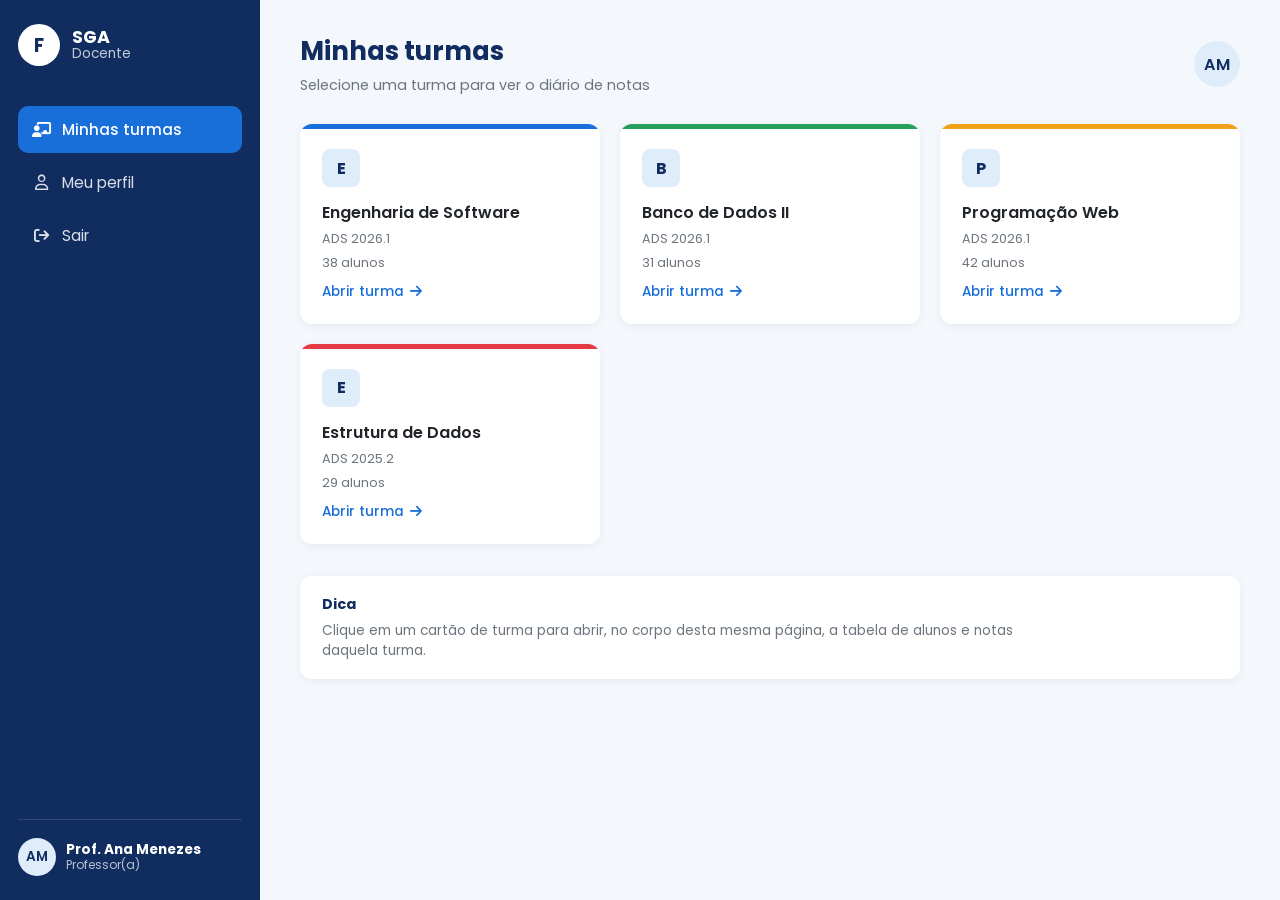
==== menu.html @ c43ca925 "feat: Página de Menu feita" ====
<!DOCTYPE html>
<html lang="pt-BR">
<head>
  <meta charset="UTF-8" />
  <meta name="viewport" content="width=device-width, initial-scale=1.0" />
  <title>SGA — Minhas Turmas</title>

  <link rel="preconnect" href="https://fonts.googleapis.com" />
  <link rel="preconnect" href="https://fonts.gstatic.com" crossorigin />
  <link href="https://fonts.googleapis.com/css2?family=Poppins:wght@400;500;600;700&display=swap" rel="stylesheet" />

  <link rel="stylesheet" href="https://cdnjs.cloudflare.com/ajax/libs/font-awesome/6.5.2/css/all.min.css" />

  <link rel="stylesheet" href="menu.style.css" />
</head>
<body>

  <!-- ===================== MENU LATERAL ===================== -->
  <aside class="sidebar">
    <div class="brand">
      <div class="brand-logo">F</div>
      <div class="brand-text">
        <strong>SGA</strong>
        <span>Docente</span>
      </div>
    </div>

    <nav class="menu">
      <a href="#turmas" class="menu-item active">
        <i class="fa-solid fa-chalkboard-user"></i>
        <span>Minhas turmas</span>
      </a>
      <a href="#" class="menu-item">
        <i class="fa-regular fa-user"></i>
        <span>Meu perfil</span>
      </a>
      <a href="#" class="menu-item">
        <i class="fa-solid fa-arrow-right-from-bracket"></i>
        <span>Sair</span>
      </a>
    </nav>

    <div class="sidebar-footer">
      <div class="avatar avatar-sm">AM</div>
      <div class="user-info">
        <strong>Prof. Ana Menezes</strong>
        <span>Professor(a)</span>
      </div>
    </div>
  </aside>

  <!-- ===================== CONTEÚDO PRINCIPAL ===================== -->
  <main class="main">

    <!-- Cabeçalho -->
    <header class="topbar">
      <div>
        <h1>Minhas turmas</h1>
        <p class="subtitle">Selecione uma turma para ver o diário de notas</p>
      </div>
      <div class="avatar avatar-lg">AM</div>
    </header>

    <!-- ============================================================
         BLOCO 1 — GRADE DE TURMAS (tela inicial)
         O id="turmas" serve de "âncora padrão" para o :target.
         ============================================================ -->
    <section id="turmas" class="view view-turmas">

      <div class="cards">

        <article class="card card-blue">
          <div class="card-bar"></div>
          <div class="card-body">
            <div class="card-icon">E</div>
            <h3>Engenharia de Software</h3>
            <p class="card-code">ADS 2026.1</p>
            <p class="card-students">38 alunos</p>
            <a href="#turma-eng" class="card-link">
              Abrir turma <i class="fa-solid fa-arrow-right"></i>
            </a>
          </div>
        </article>

        <article class="card card-green">
          <div class="card-bar"></div>
          <div class="card-body">
            <div class="card-icon">B</div>
            <h3>Banco de Dados II</h3>
            <p class="card-code">ADS 2026.1</p>
            <p class="card-students">31 alunos</p>
            <a href="#turma-bd" class="card-link">
              Abrir turma <i class="fa-solid fa-arrow-right"></i>
            </a>
          </div>
        </article>

        <article class="card card-amber">
          <div class="card-bar"></div>
          <div class="card-body">
            <div class="card-icon">P</div>
            <h3>Programação Web</h3>
            <p class="card-code">ADS 2026.1</p>
            <p class="card-students">42 alunos</p>
            <a href="#turma-web" class="card-link">
              Abrir turma <i class="fa-solid fa-arrow-right"></i>
            </a>
          </div>
        </article>

        <article class="card card-red">
          <div class="card-bar"></div>
          <div class="card-body">
            <div class="card-icon">E</div>
            <h3>Estrutura de Dados</h3>
            <p class="card-code">ADS 2025.2</p>
            <p class="card-students">29 alunos</p>
            <a href="#turma-ed" class="card-link">
              Abrir turma <i class="fa-solid fa-arrow-right"></i>
            </a>
          </div>
        </article>

      </div>

      <section class="tip">
        <h4>Dica</h4>
        <p>
          Clique em um cartão de turma para abrir, no corpo desta mesma página,
          a tabela de alunos e notas daquela turma.
        </p>
      </section>
    </section>

    <!-- ============================================================
         BLOCO 2 — TABELAS DE ALUNOS (uma por turma)
         Só uma aparece por vez, conforme o :target da URL.
         ============================================================ -->

    <!-- Turma: Engenharia de Software -->
    <section id="turma-eng" class="view view-turma">
      <a href="#turmas" class="back-link">
        <i class="fa-solid fa-arrow-left"></i> Voltar para minhas turmas
      </a>

      <div class="turma-header">
        <h2>Engenharia de Software</h2>
        <p class="subtitle">ADS 2026.1 • 38 alunos matriculados</p>
      </div>

      <div class="table-wrap">
        <table class="grade">
          <thead>
            <tr>
              <th>Matrícula</th>
              <th>Nome do aluno</th>
              <th>P1</th>
              <th>P2</th>
              <th>Proj. F1</th>
              <th>Proj. F2</th>
              <th>Média</th>
              <th>Status</th>
              <th>Final</th>
              <th></th>
            </tr>
          </thead>
          <tbody>
            <tr>
              <td>20231D4521</td>
              <td class="nome">Beatriz Andrade Souza</td>
              <td><input type="text" value="8,5" /></td>
              <td><input type="text" value="7,0" /></td>
              <td><input type="text" value="9,0" /></td>
              <td><input type="text" value="8,0" /></td>
              <td class="media">8,1</td>
              <td><span class="badge aprovado">Aprovado</span></td>
              <td>—</td>
              <td><a href="#" class="link-edit">Editar</a></td>
            </tr>
            <tr>
              <td>20231D4522</td>
              <td class="nome">Carlos Eduardo Lima</td>
              <td><input type="text" value="5,0" /></td>
              <td><input type="text" value="6,5" /></td>
              <td><input type="text" value="5,5" /></td>
              <td><input type="text" value="5,0" /></td>
              <td class="media">5,4</td>
              <td><span class="badge reprovado">Reprovado</span></td>
              <td>—</td>
              <td><a href="#" class="link-edit">Editar</a></td>
            </tr>
            <tr>
              <td>20231D4523</td>
              <td class="nome">Daniele Ferreira Costa</td>
              <td><input type="text" value="6,0" /></td>
              <td><input type="text" value="5,5" /></td>
              <td><input type="text" value="7,5" /></td>
              <td><input type="text" value="6,0" /></td>
              <td class="media">6,4</td>
              <td><span class="badge final">Fará final</span></td>
              <td>—</td>
              <td><a href="#" class="link-edit">Editar</a></td>
            </tr>
            <tr>
              <td>20231D4524</td>
              <td class="nome">Eduardo Nascimento</td>
              <td><input type="text" value="9,0" /></td>
              <td><input type="text" value="8,5" /></td>
              <td><input type="text" value="9,0" /></td>
              <td><input type="text" value="8,5" /></td>
              <td class="media">8,9</td>
              <td><span class="badge aprovado">Aprovado</span></td>
              <td>—</td>
              <td><a href="#" class="link-edit">Editar</a></td>
            </tr>
            <tr>
              <td>20231D4525</td>
              <td class="nome">Fernanda Melo Rocha</td>
              <td><input type="text" value="4,0" /></td>
              <td><input type="text" value="5,5" /></td>
              <td><input type="text" value="5,0" /></td>
              <td><input type="text" value="4,5" /></td>
              <td class="media">4,6</td>
              <td><span class="badge reprovado">Reprovado</span></td>
              <td>—</td>
              <td><a href="#" class="link-edit">Editar</a></td>
            </tr>
            <tr>
              <td>20231D4526</td>
              <td class="nome">Gustavo Pereira Dias</td>
              <td><input type="text" value="6,0" /></td>
              <td><input type="text" value="5,0" /></td>
              <td><input type="text" value="5,5" /></td>
              <td><input type="text" value="5,5" /></td>
              <td class="media">5,7</td>
              <td><span class="badge final">Fará final</span></td>
              <td>6,5</td>
              <td><a href="#" class="link-edit">Editar</a></td>
            </tr>
          </tbody>
        </table>
      </div>

      <div class="pagination">
        <span>Mostrando 1–6 de 38 alunos</span>
        <div class="pages">
          <a href="#" class="page-btn"><i class="fa-solid fa-chevron-left"></i></a>
          <a href="#" class="page-btn active">1</a>
          <a href="#" class="page-btn">2</a>
          <a href="#" class="page-btn">3</a>
          <a href="#" class="page-btn">…</a>
          <a href="#" class="page-btn">7</a>
          <a href="#" class="page-btn"><i class="fa-solid fa-chevron-right"></i></a>
        </div>
      </div>
    </section>

    <!-- Turma: Banco de Dados II -->
    <section id="turma-bd" class="view view-turma">
      <a href="#turmas" class="back-link">
        <i class="fa-solid fa-arrow-left"></i> Voltar para minhas turmas
      </a>

      <div class="turma-header">
        <h2>Banco de Dados II</h2>
        <p class="subtitle">ADS 2026.1 • 31 alunos matriculados</p>
      </div>

      <div class="table-wrap">
        <table class="grade">
          <thead>
            <tr>
              <th>Matrícula</th>
              <th>Nome do aluno</th>
              <th>P1</th>
              <th>P2</th>
              <th>Proj. F1</th>
              <th>Proj. F2</th>
              <th>Média</th>
              <th>Status</th>
              <th>Final</th>
              <th></th>
            </tr>
          </thead>
          <tbody>
            <tr>
              <td>20231D5101</td>
              <td class="nome">Ana Clara Ribeiro</td>
              <td><input type="text" value="9,0" /></td>
              <td><input type="text" value="8,5" /></td>
              <td><input type="text" value="9,5" /></td>
              <td><input type="text" value="9,0" /></td>
              <td class="media">9,0</td>
              <td><span class="badge aprovado">Aprovado</span></td>
              <td>—</td>
              <td><a href="#" class="link-edit">Editar</a></td>
            </tr>
            <tr>
              <td>20231D5102</td>
              <td class="nome">Bruno Tavares Alves</td>
              <td><input type="text" value="6,0" /></td>
              <td><input type="text" value="6,5" /></td>
              <td><input type="text" value="7,0" /></td>
              <td><input type="text" value="6,5" /></td>
              <td class="media">6,5</td>
              <td><span class="badge final">Fará final</span></td>
              <td>—</td>
              <td><a href="#" class="link-edit">Editar</a></td>
            </tr>
            <tr>
              <td>20231D5103</td>
              <td class="nome">Camila Nogueira Pinto</td>
              <td><input type="text" value="4,5" /></td>
              <td><input type="text" value="5,0" /></td>
              <td><input type="text" value="3,5" /></td>
              <td><input type="text" value="4,0" /></td>
              <td class="media">4,2</td>
              <td><span class="badge reprovado">Reprovado</span></td>
              <td>—</td>
              <td><a href="#" class="link-edit">Editar</a></td>
            </tr>
            <tr>
              <td>20231D5104</td>
              <td class="nome">Diego Farias Moura</td>
              <td><input type="text" value="7,5" /></td>
              <td><input type="text" value="8,0" /></td>
              <td><input type="text" value="8,0" /></td>
              <td><input type="text" value="7,5" /></td>
              <td class="media">7,8</td>
              <td><span class="badge aprovado">Aprovado</span></td>
              <td>—</td>
              <td><a href="#" class="link-edit">Editar</a></td>
            </tr>
            <tr>
              <td>20231D5105</td>
              <td class="nome">Elisa Martins Barros</td>
              <td><input type="text" value="5,5" /></td>
              <td><input type="text" value="6,0" /></td>
              <td><input type="text" value="6,0" /></td>
              <td><input type="text" value="5,5" /></td>
              <td class="media">5,8</td>
              <td><span class="badge final">Fará final</span></td>
              <td>7,0</td>
              <td><a href="#" class="link-edit">Editar</a></td>
            </tr>
          </tbody>
        </table>
      </div>

      <div class="pagination">
        <span>Mostrando 1–5 de 31 alunos</span>
        <div class="pages">
          <a href="#" class="page-btn"><i class="fa-solid fa-chevron-left"></i></a>
          <a href="#" class="page-btn active">1</a>
          <a href="#" class="page-btn">2</a>
          <a href="#" class="page-btn">3</a>
          <a href="#" class="page-btn">…</a>
          <a href="#" class="page-btn">6</a>
          <a href="#" class="page-btn"><i class="fa-solid fa-chevron-right"></i></a>
        </div>
      </div>
    </section>

    <!-- Turma: Programação Web -->
    <section id="turma-web" class="view view-turma">
      <a href="#turmas" class="back-link">
        <i class="fa-solid fa-arrow-left"></i> Voltar para minhas turmas
      </a>

      <div class="turma-header">
        <h2>Programação Web</h2>
        <p class="subtitle">ADS 2026.1 • 42 alunos matriculados</p>
      </div>

      <div class="table-wrap">
        <table class="grade">
          <thead>
            <tr>
              <th>Matrícula</th>
              <th>Nome do aluno</th>
              <th>P1</th>
              <th>P2</th>
              <th>Proj. F1</th>
              <th>Proj. F2</th>
              <th>Média</th>
              <th>Status</th>
              <th>Final</th>
              <th></th>
            </tr>
          </thead>
          <tbody>
            <tr>
              <td>20231D6201</td>
              <td class="nome">Felipe Andrade Correia</td>
              <td><input type="text" value="8,0" /></td>
              <td><input type="text" value="9,0" /></td>
              <td><input type="text" value="8,5" /></td>
              <td><input type="text" value="9,0" /></td>
              <td class="media">8,6</td>
              <td><span class="badge aprovado">Aprovado</span></td>
              <td>—</td>
              <td><a href="#" class="link-edit">Editar</a></td>
            </tr>
            <tr>
              <td>20231D6202</td>
              <td class="nome">Gabriela Souza Freitas</td>
              <td><input type="text" value="5,0" /></td>
              <td><input type="text" value="6,0" /></td>
              <td><input type="text" value="7,0" /></td>
              <td><input type="text" value="6,0" /></td>
              <td class="media">6,1</td>
              <td><span class="badge final">Fará final</span></td>
              <td>—</td>
              <td><a href="#" class="link-edit">Editar</a></td>
            </tr>
            <tr>
              <td>20231D6203</td>
              <td class="nome">Henrique Lopes Vieira</td>
              <td><input type="text" value="4,0" /></td>
              <td><input type="text" value="4,5" /></td>
              <td><input type="text" value="3,0" /></td>
              <td><input type="text" value="3,5" /></td>
              <td class="media">3,7</td>
              <td><span class="badge reprovado">Reprovado</span></td>
              <td>—</td>
              <td><a href="#" class="link-edit">Editar</a></td>
            </tr>
            <tr>
              <td>20231D6204</td>
              <td class="nome">Isabela Freitas Gomes</td>
              <td><input type="text" value="7,0" /></td>
              <td><input type="text" value="7,5" /></td>
              <td><input type="text" value="8,0" /></td>
              <td><input type="text" value="8,5" /></td>
              <td class="media">7,9</td>
              <td><span class="badge aprovado">Aprovado</span></td>
              <td>—</td>
              <td><a href="#" class="link-edit">Editar</a></td>
            </tr>
            <tr>
              <td>20231D6205</td>
              <td class="nome">João Pedro Albuquerque</td>
              <td><input type="text" value="5,5" /></td>
              <td><input type="text" value="6,5" /></td>
              <td><input type="text" value="5,0" /></td>
              <td><input type="text" value="5,5" /></td>
              <td class="media">5,7</td>
              <td><span class="badge final">Fará final</span></td>
              <td>6,0</td>
              <td><a href="#" class="link-edit">Editar</a></td>
            </tr>
            <tr>
              <td>20231D6206</td>
              <td class="nome">Larissa Campos Duarte</td>
              <td><input type="text" value="6,5" /></td>
              <td><input type="text" value="6,0" /></td>
              <td><input type="text" value="7,0" /></td>
              <td><input type="text" value="6,5" /></td>
              <td class="media">6,6</td>
              <td><span class="badge final">Fará final</span></td>
              <td>—</td>
              <td><a href="#" class="link-edit">Editar</a></td>
            </tr>
          </tbody>
        </table>
      </div>

      <div class="pagination">
        <span>Mostrando 1–6 de 42 alunos</span>
        <div class="pages">
          <a href="#" class="page-btn"><i class="fa-solid fa-chevron-left"></i></a>
          <a href="#" class="page-btn active">1</a>
          <a href="#" class="page-btn">2</a>
          <a href="#" class="page-btn">3</a>
          <a href="#" class="page-btn">…</a>
          <a href="#" class="page-btn">8</a>
          <a href="#" class="page-btn"><i class="fa-solid fa-chevron-right"></i></a>
        </div>
      </div>
    </section>

    <!-- Turma: Estrutura de Dados -->
    <section id="turma-ed" class="view view-turma">
      <a href="#turmas" class="back-link">
        <i class="fa-solid fa-arrow-left"></i> Voltar para minhas turmas
      </a>

      <div class="turma-header">
        <h2>Estrutura de Dados</h2>
        <p class="subtitle">ADS 2025.2 • 29 alunos matriculados</p>
      </div>

      <div class="table-wrap">
        <table class="grade">
          <thead>
            <tr>
              <th>Matrícula</th>
              <th>Nome do aluno</th>
              <th>P1</th>
              <th>P2</th>
              <th>Proj. F1</th>
              <th>Proj. F2</th>
              <th>Média</th>
              <th>Status</th>
              <th>Final</th>
              <th></th>
            </tr>
          </thead>
          <tbody>
            <tr>
              <td>20231D7301</td>
              <td class="nome">Marcos Vinícius Amaral</td>
              <td><input type="text" value="8,5" /></td>
              <td><input type="text" value="9,0" /></td>
              <td><input type="text" value="9,0" /></td>
              <td><input type="text" value="8,5" /></td>
              <td class="media">8,8</td>
              <td><span class="badge aprovado">Aprovado</span></td>
              <td>—</td>
              <td><a href="#" class="link-edit">Editar</a></td>
            </tr>
            <tr>
              <td>20231D7302</td>
              <td class="nome">Natália Prado Bernardes</td>
              <td><input type="text" value="5,0" /></td>
              <td><input type="text" value="5,5" /></td>
              <td><input type="text" value="6,0" /></td>
              <td><input type="text" value="5,5" /></td>
              <td class="media">5,6</td>
              <td><span class="badge final">Fará final</span></td>
              <td>—</td>
              <td><a href="#" class="link-edit">Editar</a></td>
            </tr>
            <tr>
              <td>20231D7303</td>
              <td class="nome">Otávio Nunes Peixoto</td>
              <td><input type="text" value="3,5" /></td>
              <td><input type="text" value="4,0" /></td>
              <td><input type="text" value="3,0" /></td>
              <td><input type="text" value="3,5" /></td>
              <td class="media">3,4</td>
              <td><span class="badge reprovado">Reprovado</span></td>
              <td>—</td>
              <td><a href="#" class="link-edit">Editar</a></td>
            </tr>
            <tr>
              <td>20231D7304</td>
              <td class="nome">Paula Regina Coelho</td>
              <td><input type="text" value="7,0" /></td>
              <td><input type="text" value="8,0" /></td>
              <td><input type="text" value="8,5" /></td>
              <td><input type="text" value="8,0" /></td>
              <td class="media">8,0</td>
              <td><span class="badge aprovado">Aprovado</span></td>
              <td>—</td>
              <td><a href="#" class="link-edit">Editar</a></td>
            </tr>
            <tr>
              <td>20231D7305</td>
              <td class="nome">Rafael Siqueira Bosco</td>
              <td><input type="text" value="6,0" /></td>
              <td><input type="text" value="5,5" /></td>
              <td><input type="text" value="6,0" /></td>
              <td><input type="text" value="6,5" /></td>
              <td class="media">6,1</td>
              <td><span class="badge final">Fará final</span></td>
              <td>7,5</td>
              <td><a href="#" class="link-edit">Editar</a></td>
            </tr>
          </tbody>
        </table>
      </div>

      <div class="pagination">
        <span>Mostrando 1–5 de 29 alunos</span>
        <div class="pages">
          <a href="#" class="page-btn"><i class="fa-solid fa-chevron-left"></i></a>
          <a href="#" class="page-btn active">1</a>
          <a href="#" class="page-btn">2</a>
          <a href="#" class="page-btn">3</a>
          <a href="#" class="page-btn">…</a>
          <a href="#" class="page-btn">6</a>
          <a href="#" class="page-btn"><i class="fa-solid fa-chevron-right"></i></a>
        </div>
      </div>
    </section>

  </main>

</body>
</html>
---- menu.style.css ----
/* =========================================================
   Paleta e variáveis (seção 4 do enunciado)
   ========================================================= */
:root {
  --azul-marinho: #112D60;
  --azul-principal: #186FD9;
  --azul-claro: #DFECFA;
  --verde: #279E5B;
  --vermelho: #E63946;
  --ambar: #F0A019;
  --cinza-escuro: #212529;
  --cinza-medio: #6C757D;

  --bg-app: #F4F7FB;
  --branco: #FFFFFF;

  --sombra-card: 0 2px 10px rgba(17, 45, 96, 0.06);
  --sombra-card-hover: 0 8px 24px rgba(17, 45, 96, 0.12);
  --radius: 12px;
  --sidebar-w: 260px;
}

* { margin: 0; padding: 0; box-sizing: border-box; }

body {
  font-family: 'Poppins', 'Segoe UI', Roboto, sans-serif;
  background: var(--bg-app);
  color: var(--cinza-escuro);
  min-height: 100vh;
}

/* =========================================================
   Sidebar
   ========================================================= */
.sidebar {
  position: fixed;
  inset: 0 auto 0 0;
  width: var(--sidebar-w);
  background: var(--azul-marinho);
  color: var(--branco);
  display: flex;
  flex-direction: column;
  padding: 24px 18px;
}

.brand {
  display: flex;
  align-items: center;
  gap: 12px;
  margin-bottom: 40px;
}

.brand-logo {
  width: 42px;
  height: 42px;
  border-radius: 50%;
  background: var(--branco);
  color: var(--azul-marinho);
  display: grid;
  place-items: center;
  font-weight: 700;
  font-size: 1.15rem;
}

.brand-text { display: flex; flex-direction: column; line-height: 1.1; }
.brand-text strong { font-size: 1.1rem; }
.brand-text span   { font-size: 0.85rem; opacity: 0.75; }

.menu { display: flex; flex-direction: column; gap: 6px; flex: 1; }

.menu-item {
  display: flex;
  align-items: center;
  gap: 12px;
  padding: 12px 14px;
  border-radius: 10px;
  color: rgba(255, 255, 255, 0.85);
  text-decoration: none;
  font-size: 0.95rem;
  transition: background 0.2s, color 0.2s;
}
.menu-item i { width: 18px; text-align: center; }
.menu-item:hover { background: rgba(255, 255, 255, 0.08); color: var(--branco); }
.menu-item.active {
  background: var(--azul-principal);
  color: var(--branco);
  font-weight: 500;
}

.sidebar-footer {
  display: flex;
  align-items: center;
  gap: 10px;
  padding-top: 18px;
  border-top: 1px solid rgba(255, 255, 255, 0.12);
}
.user-info { display: flex; flex-direction: column; line-height: 1.2; }
.user-info strong { font-size: 0.85rem; }
.user-info span   { font-size: 0.75rem; opacity: 0.7; }

/* Avatares */
.avatar {
  border-radius: 50%;
  background: var(--azul-claro);
  color: var(--azul-marinho);
  display: grid;
  place-items: center;
  font-weight: 600;
  letter-spacing: 0.5px;
  user-select: none;
}
.avatar-sm { width: 38px; height: 38px; font-size: 0.85rem; }
.avatar-lg { width: 46px; height: 46px; font-size: 1rem; }

/* =========================================================
   Área principal
   ========================================================= */
.main {
  margin-left: var(--sidebar-w);
  padding: 32px 40px 60px;
  min-height: 100vh;
}

.topbar {
  display: flex;
  justify-content: space-between;
  align-items: center;
  margin-bottom: 28px;
}
.topbar h1 {
  font-size: 1.6rem;
  font-weight: 700;
  color: var(--azul-marinho);
  margin-bottom: 4px;
}
.subtitle { font-size: 0.9rem; color: var(--cinza-medio); }

/* =========================================================
   Grade de cartões de turma
   ========================================================= */
.cards {
  display: grid;
  grid-template-columns: repeat(auto-fill, minmax(240px, 1fr));
  gap: 20px;
  margin-bottom: 32px;
}

.card {
  position: relative;
  background: var(--branco);
  border-radius: var(--radius);
  box-shadow: var(--sombra-card);
  overflow: hidden;
  transition: transform 0.2s ease, box-shadow 0.2s ease;
  cursor: pointer;
}
.card:hover {
  transform: translateY(-4px);
  box-shadow: var(--sombra-card-hover);
}

.card-bar { height: 5px; }
.card-blue  .card-bar { background: var(--azul-principal); }
.card-green .card-bar { background: var(--verde); }
.card-amber .card-bar { background: var(--ambar); }
.card-red   .card-bar { background: var(--vermelho); }

.card-body {
  padding: 20px 22px 22px;
  display: flex;
  flex-direction: column;
  gap: 6px;
}
.card-icon {
  width: 38px;
  height: 38px;
  border-radius: 8px;
  background: var(--azul-claro);
  color: var(--azul-marinho);
  display: grid;
  place-items: center;
  font-weight: 700;
  margin-bottom: 10px;
}
.card h3 {
  font-size: 1rem;
  font-weight: 600;
  color: var(--cinza-escuro);
  line-height: 1.3;
}
.card-code, .card-students { font-size: 0.8rem; color: var(--cinza-medio); }

.card-link {
  margin-top: 4px;
  color: var(--azul-principal);
  font-size: 0.85rem;
  font-weight: 500;
  text-decoration: none;
  display: inline-flex;
  align-items: center;
  gap: 6px;
  transition: gap 0.2s;
}
.card-link:hover { gap: 10px; }

/* Caixa de dica */
.tip {
  background: var(--branco);
  border-radius: var(--radius);
  padding: 18px 22px;
  box-shadow: var(--sombra-card);
}
.tip h4 { font-size: 0.9rem; color: var(--azul-marinho); margin-bottom: 6px; }
.tip p  { font-size: 0.85rem; color: var(--cinza-medio); line-height: 1.5; max-width: 720px; }

/* =========================================================
   SISTEMA DE TROCA DE TELA COM :target (sem JS)
   ---------------------------------------------------------
   - Por padrão: esconde TODAS as views.
   - Quando NADA está ancorado (#turmas), mostra a grade.
   - Quando #turma-xxx está na URL, mostra só ela.
   ========================================================= */
.view { display: none; }

/* Estado padrão: grade de turmas visível */
.view-turmas { display: block; }

/* Se QUALQUER .view-turma for o alvo, escondemos a grade... */
.view-turma:target ~ #turmas { display: none; }

/* ...e mostramos só a turma alvo. */
.view-turma:target { display: block; }

/* =========================================================
   View da turma (tabela de alunos)
   ========================================================= */
.back-link {
  display: inline-flex;
  align-items: center;
  gap: 8px;
  color: var(--azul-principal);
  font-size: 0.9rem;
  font-weight: 500;
  text-decoration: none;
  margin-bottom: 20px;
  transition: gap 0.2s;
}
.back-link:hover { gap: 12px; }

.turma-header { margin-bottom: 22px; }
.turma-header h2 {
  font-size: 1.5rem;
  color: var(--azul-marinho);
  margin-bottom: 4px;
}

/* Tabela de notas */
.table-wrap {
  background: var(--branco);
  border-radius: var(--radius);
  box-shadow: var(--sombra-card);
  overflow: hidden;
  margin-bottom: 20px;
}

.grade {
  width: 100%;
  border-collapse: collapse;
  font-size: 0.88rem;
}

.grade thead {
  background: var(--azul-claro);
  color: var(--azul-marinho);
}
.grade th {
  text-align: left;
  padding: 14px 16px;
  font-weight: 600;
  font-size: 0.8rem;
  text-transform: uppercase;
  letter-spacing: 0.4px;
}

.grade td {
  padding: 12px 16px;
  border-top: 1px solid #EEF2F7;
  color: var(--cinza-escuro);
  vertical-align: middle;
}
.grade tbody tr:hover { background: #F9FBFF; }

.grade .nome { font-weight: 500; }

/* Inputs dentro das células (P1, P2, Proj F1, Proj F2, Final) */
.grade input {
  width: 60px;
  padding: 6px 8px;
  border: 1px solid #D7E1EF;
  border-radius: 6px;
  font-family: inherit;
  font-size: 0.85rem;
  color: var(--cinza-escuro);
  text-align: center;
  background: #FBFCFE;
  transition: border-color 0.15s, box-shadow 0.15s;
}
.grade input:focus {
  outline: none;
  border-color: var(--azul-principal);
  box-shadow: 0 0 0 3px rgba(24, 111, 217, 0.15);
  background: var(--branco);
}

.grade .media {
  font-weight: 600;
  color: var(--azul-marinho);
}

/* Badges de status */
.badge {
  display: inline-block;
  padding: 4px 12px;
  border-radius: 999px;
  font-size: 0.72rem;
  font-weight: 600;
  color: var(--branco);
  letter-spacing: 0.3px;
  white-space: nowrap;
}
.badge.aprovado   { background: var(--verde); }
.badge.reprovado  { background: var(--vermelho); }
.badge.final      { background: var(--ambar); }

/* Link editar */
.link-edit {
  color: var(--azul-principal);
  font-size: 0.8rem;
  font-weight: 500;
  text-decoration: none;
}
.link-edit:hover { text-decoration: underline; }

/* =========================================================
   Paginação
   ========================================================= */
.pagination {
  display: flex;
  justify-content: space-between;
  align-items: center;
  flex-wrap: wrap;
  gap: 12px;
  font-size: 0.82rem;
  color: var(--cinza-medio);
}

.pages { display: flex; gap: 6px; }

.page-btn {
  min-width: 34px;
  height: 34px;
  padding: 0 10px;
  border-radius: 8px;
  background: var(--branco);
  border: 1px solid #E2E8F0;
  color: var(--cinza-escuro);
  text-decoration: none;
  display: grid;
  place-items: center;
  font-size: 0.82rem;
  font-weight: 500;
  transition: background 0.15s, color 0.15s, border-color 0.15s;
}
.page-btn:hover {
  background: var(--azul-claro);
  border-color: var(--azul-claro);
  color: var(--azul-marinho);
}
.page-btn.active {
  background: var(--azul-principal);
  border-color: var(--azul-principal);
  color: var(--branco);
}

/* =========================================================
   Responsividade
   ========================================================= */
@media (max-width: 900px) {
  .grade { font-size: 0.8rem; }
  .grade th, .grade td { padding: 10px 10px; }
  .grade input { width: 50px; }
}

@media (max-width: 820px) {
  :root { --sidebar-w: 76px; }
  .brand-text, .menu-item span, .user-info { display: none; }
  .menu-item { justify-content: center; padding: 14px 0; }
  .sidebar-footer { justify-content: center; }
  .main { padding: 24px 20px 40px; }
  .topbar h1 { font-size: 1.3rem; }
  .table-wrap { overflow-x: auto; }
  .grade { min-width: 720px; }
}
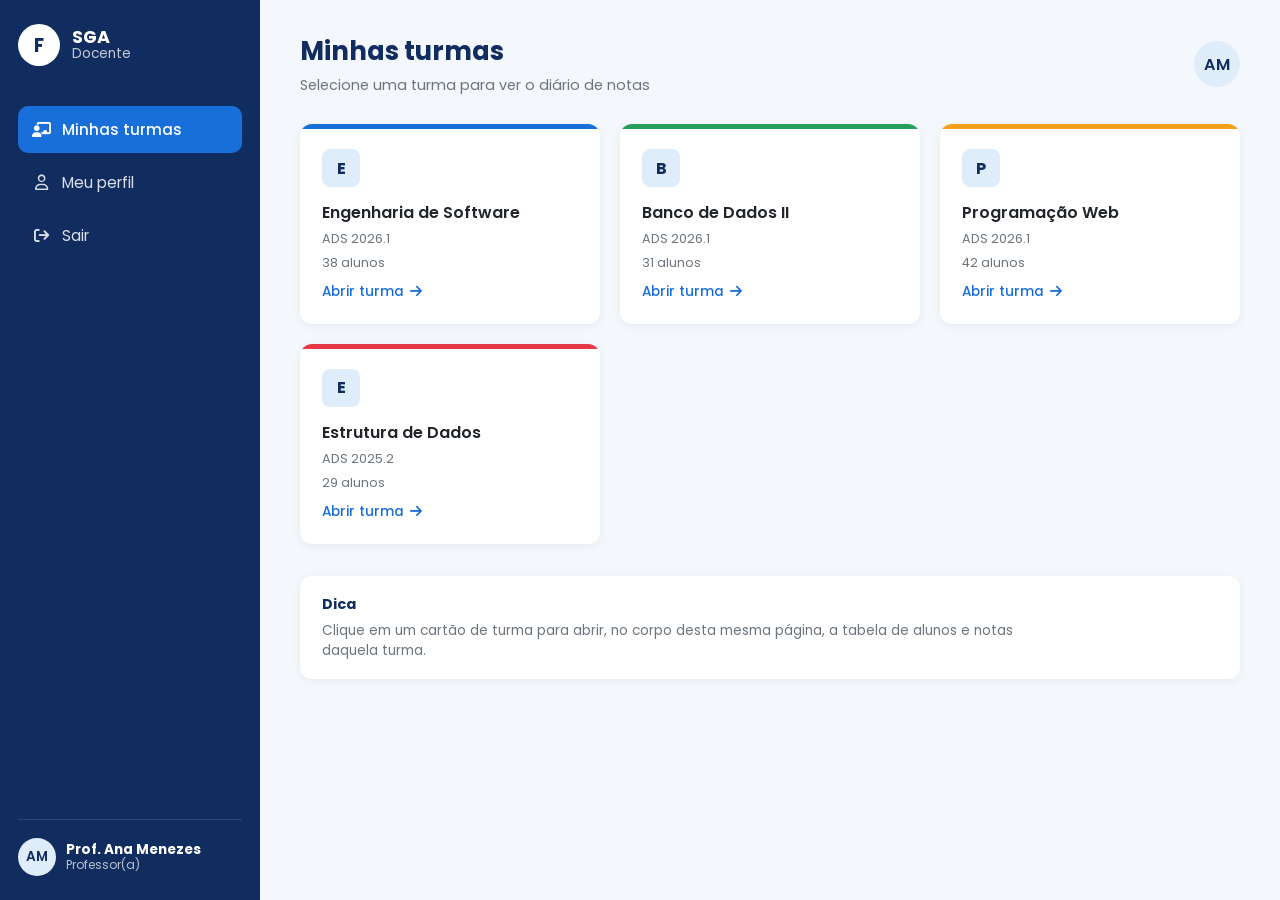
==== commit 2bd97178: "Lógica js calculo de notas" ====
--- a/menu.html
+++ b/menu.html
@@ -168,73 +168,73 @@
             <tr>
               <td>20231D4521</td>
               <td class="nome">Beatriz Andrade Souza</td>
-              <td><input type="text" value="8,5" /></td>
-              <td><input type="text" value="7,0" /></td>
-              <td><input type="text" value="9,0" /></td>
-              <td><input type="text" value="8,0" /></td>
-              <td class="media">8,1</td>
-              <td><span class="badge aprovado">Aprovado</span></td>
-              <td>—</td>
+              <td><input type="text" value="" id="p1-beatriz"/></td>
+              <td><input type="text" value="" id="p2-beatriz"/></td>
+              <td><input type="text" value="" id="proj-f1-beatriz"/></td>
+              <td><input type="text" value="" id="proj-f2-beatriz"/></td>
+              <td class="media" id="media-beatriz">0,0</td>
+              <td><span class="badge aprovado" id="beatriz-status">Aprovado</span></td>
+              <td><input type="text" value="" id="nota-final-beatriz"/></td>
               <td><a href="#" class="link-edit">Editar</a></td>
             </tr>
             <tr>
               <td>20231D4522</td>
               <td class="nome">Carlos Eduardo Lima</td>
-              <td><input type="text" value="5,0" /></td>
-              <td><input type="text" value="6,5" /></td>
-              <td><input type="text" value="5,5" /></td>
-              <td><input type="text" value="5,0" /></td>
-              <td class="media">5,4</td>
+              <td><input type="text" value="" id="p1-carlos"/></td>
+              <td><input type="text" value="" id="p2-carlos"/></td>
+              <td><input type="text" value="" id="proj-f1-carlos"/></td>
+              <td><input type="text" value="" id="proj-f2-carlos"/></td>
+              <td class="media" id="media-carlos"></td>
               <td><span class="badge reprovado">Reprovado</span></td>
-              <td>—</td>
+              <td><input type="text" value="" id="nota-final-carlos"/></td>
               <td><a href="#" class="link-edit">Editar</a></td>
             </tr>
             <tr>
               <td>20231D4523</td>
               <td class="nome">Daniele Ferreira Costa</td>
-              <td><input type="text" value="6,0" /></td>
-              <td><input type="text" value="5,5" /></td>
-              <td><input type="text" value="7,5" /></td>
-              <td><input type="text" value="6,0" /></td>
-              <td class="media">6,4</td>
-              <td><span class="badge final">Fará final</span></td>
-              <td>—</td>
+              <td><input type="text" value="" id="p1-daniele"/></td>
+              <td><input type="text" value="" id="p2-daniele"/></td>
+              <td><input type="text" value="" id="proj-f1-daniele"/></td>
+              <td><input type="text" value="" id="proj-f2-daniele"/></td>
+              <td class="media" id="media-daniele">0,0</td>
+              <td><span class="badge aprovado" id="daniele-status">Aprovado</span></td>
+              <td><input type="text" value="" id="nota-final-daniele"/></td>
               <td><a href="#" class="link-edit">Editar</a></td>
             </tr>
             <tr>
               <td>20231D4524</td>
               <td class="nome">Eduardo Nascimento</td>
-              <td><input type="text" value="9,0" /></td>
-              <td><input type="text" value="8,5" /></td>
-              <td><input type="text" value="9,0" /></td>
-              <td><input type="text" value="8,5" /></td>
-              <td class="media">8,9</td>
-              <td><span class="badge aprovado">Aprovado</span></td>
-              <td>—</td>
+              <td><input type="text" value="" id="p1-eduardo"/></td>
+              <td><input type="text" value="" id="p2-eduardo"/></td>
+              <td><input type="text" value="" id="proj-f1-eduardo"/></td>
+              <td><input type="text" value="" id="proj-f2-eduardo"/></td>
+              <td class="media" id="media-eduardo">0,0</td>
+              <td><span class="badge aprovado" id="eduardo-status">Aprovado</span></td>
+              <td><input type="text" value="" id="nota-final-eduardo"/></td>
               <td><a href="#" class="link-edit">Editar</a></td>
             </tr>
             <tr>
               <td>20231D4525</td>
               <td class="nome">Fernanda Melo Rocha</td>
-              <td><input type="text" value="4,0" /></td>
-              <td><input type="text" value="5,5" /></td>
-              <td><input type="text" value="5,0" /></td>
-              <td><input type="text" value="4,5" /></td>
-              <td class="media">4,6</td>
-              <td><span class="badge reprovado">Reprovado</span></td>
-              <td>—</td>
+              <td><input type="text" value="" id="p1-fernanda"/></td>
+              <td><input type="text" value="" id="p2-fernanda"/></td>
+              <td><input type="text" value="" id="proj-f1-fernanda"/></td>
+              <td><input type="text" value="" id="proj-f2-fernanda"/></td>
+              <td class="media" id="media-fernanda">0,0</td>
+              <td><span class="badge aprovado" id="fernanda-status">Aprovado</span></td>
+              <td><input type="text" value="" id="nota-final-fernanda"/></td>
               <td><a href="#" class="link-edit">Editar</a></td>
             </tr>
             <tr>
               <td>20231D4526</td>
               <td class="nome">Gustavo Pereira Dias</td>
-              <td><input type="text" value="6,0" /></td>
-              <td><input type="text" value="5,0" /></td>
-              <td><input type="text" value="5,5" /></td>
-              <td><input type="text" value="5,5" /></td>
-              <td class="media">5,7</td>
-              <td><span class="badge final">Fará final</span></td>
-              <td>6,5</td>
+              <td><input type="text" value="" id="p1-gustavo"/></td>
+              <td><input type="text" value="" id="p2-gustavo"/></td>
+              <td><input type="text" value="" id="proj-f1-gustavo"/></td>
+              <td><input type="text" value="" id="proj-f2-gustavo"/></td>
+              <td class="media" id="media-gustavo">0,0</td>
+              <td><span class="badge aprovado" id="gustavo-status">Aprovado</span></td>
+              <td><input type="text" value="" id="nota-final-gustavo"/></td>
               <td><a href="#" class="link-edit">Editar</a></td>
             </tr>
           </tbody>
@@ -286,61 +286,61 @@
             <tr>
               <td>20231D5101</td>
               <td class="nome">Ana Clara Ribeiro</td>
-              <td><input type="text" value="9,0" /></td>
-              <td><input type="text" value="8,5" /></td>
-              <td><input type="text" value="9,5" /></td>
-              <td><input type="text" value="9,0" /></td>
-              <td class="media">9,0</td>
-              <td><span class="badge aprovado">Aprovado</span></td>
-              <td>—</td>
+              <td><input type="text" value="" id="p1-ana" /></td>
+              <td><input type="text" value="" id="p2-ana" /></td>
+              <td><input type="text" value="" id="proj-f1-ana" /></td>
+              <td><input type="text" value="" id="proj-f2-ana" /></td>
+              <td class="media" id="media-ana">0,0</td>
+              <td><span class="badge" id="ana-status">Sem notas</span></td>
+              <td><input type="text" value="" id="nota-final-ana" /></td>
               <td><a href="#" class="link-edit">Editar</a></td>
             </tr>
             <tr>
               <td>20231D5102</td>
               <td class="nome">Bruno Tavares Alves</td>
-              <td><input type="text" value="6,0" /></td>
-              <td><input type="text" value="6,5" /></td>
-              <td><input type="text" value="7,0" /></td>
-              <td><input type="text" value="6,5" /></td>
-              <td class="media">6,5</td>
-              <td><span class="badge final">Fará final</span></td>
-              <td>—</td>
+              <td><input type="text" value="" id="p1-bruno" /></td>
+              <td><input type="text" value="" id="p2-bruno" /></td>
+              <td><input type="text" value="" id="proj-f1-bruno" /></td>
+              <td><input type="text" value="" id="proj-f2-bruno" /></td>
+              <td class="media" id="media-bruno">0,0</td>
+              <td><span class="badge" id="bruno-status">Sem notas</span></td>
+              <td><input type="text" value="" id="nota-final-bruno" /></td>
               <td><a href="#" class="link-edit">Editar</a></td>
             </tr>
             <tr>
               <td>20231D5103</td>
               <td class="nome">Camila Nogueira Pinto</td>
-              <td><input type="text" value="4,5" /></td>
-              <td><input type="text" value="5,0" /></td>
-              <td><input type="text" value="3,5" /></td>
-              <td><input type="text" value="4,0" /></td>
-              <td class="media">4,2</td>
-              <td><span class="badge reprovado">Reprovado</span></td>
-              <td>—</td>
+              <td><input type="text" value="" id="p1-camila" /></td>
+              <td><input type="text" value="" id="p2-camila" /></td>
+              <td><input type="text" value="" id="proj-f1-camila" /></td>
+              <td><input type="text" value="" id="proj-f2-camila" /></td>
+              <td class="media" id="media-camila">0,0</td>
+              <td><span class="badge" id="camila-status">Sem notas</span></td>
+              <td><input type="text" value="" id="nota-final-camila" /></td>
               <td><a href="#" class="link-edit">Editar</a></td>
             </tr>
             <tr>
               <td>20231D5104</td>
               <td class="nome">Diego Farias Moura</td>
-              <td><input type="text" value="7,5" /></td>
-              <td><input type="text" value="8,0" /></td>
-              <td><input type="text" value="8,0" /></td>
-              <td><input type="text" value="7,5" /></td>
-              <td class="media">7,8</td>
-              <td><span class="badge aprovado">Aprovado</span></td>
-              <td>—</td>
+              <td><input type="text" value="" id="p1-diego" /></td>
+              <td><input type="text" value="" id="p2-diego" /></td>
+              <td><input type="text" value="" id="proj-f1-diego" /></td>
+              <td><input type="text" value="" id="proj-f2-diego" /></td>
+              <td class="media" id="media-diego">0,0</td>
+              <td><span class="badge" id="diego-status">Sem notas</span></td>
+              <td><input type="text" value="" id="nota-final-diego" /></td>
               <td><a href="#" class="link-edit">Editar</a></td>
             </tr>
             <tr>
               <td>20231D5105</td>
               <td class="nome">Elisa Martins Barros</td>
-              <td><input type="text" value="5,5" /></td>
-              <td><input type="text" value="6,0" /></td>
-              <td><input type="text" value="6,0" /></td>
-              <td><input type="text" value="5,5" /></td>
-              <td class="media">5,8</td>
-              <td><span class="badge final">Fará final</span></td>
-              <td>7,0</td>
+              <td><input type="text" value="" id="p1-elisa" /></td>
+              <td><input type="text" value="" id="p2-elisa" /></td>
+              <td><input type="text" value="" id="proj-f1-elisa" /></td>
+              <td><input type="text" value="" id="proj-f2-elisa" /></td>
+              <td class="media" id="media-elisa">0,0</td>
+              <td><span class="badge" id="elisa-status">Sem notas</span></td>
+              <td><input type="text" value="" id="nota-final-elisa" /></td>
               <td><a href="#" class="link-edit">Editar</a></td>
             </tr>
           </tbody>
@@ -392,73 +392,73 @@
             <tr>
               <td>20231D6201</td>
               <td class="nome">Felipe Andrade Correia</td>
-              <td><input type="text" value="8,0" /></td>
-              <td><input type="text" value="9,0" /></td>
-              <td><input type="text" value="8,5" /></td>
-              <td><input type="text" value="9,0" /></td>
-              <td class="media">8,6</td>
-              <td><span class="badge aprovado">Aprovado</span></td>
-              <td>—</td>
+              <td><input type="text" value="" id="p1-felipe" /></td>
+              <td><input type="text" value="" id="p2-felipe" /></td>
+              <td><input type="text" value="" id="proj-f1-felipe" /></td>
+              <td><input type="text" value="" id="proj-f2-felipe" /></td>
+              <td class="media" id="media-felipe">0,0</td>
+              <td><span class="badge" id="felipe-status">Sem notas</span></td>
+              <td><input type="text" value="" id="nota-final-felipe" /></td>
               <td><a href="#" class="link-edit">Editar</a></td>
             </tr>
             <tr>
               <td>20231D6202</td>
               <td class="nome">Gabriela Souza Freitas</td>
-              <td><input type="text" value="5,0" /></td>
-              <td><input type="text" value="6,0" /></td>
-              <td><input type="text" value="7,0" /></td>
-              <td><input type="text" value="6,0" /></td>
-              <td class="media">6,1</td>
-              <td><span class="badge final">Fará final</span></td>
-              <td>—</td>
+              <td><input type="text" value="" id="p1-gabriela" /></td>
+              <td><input type="text" value="" id="p2-gabriela" /></td>
+              <td><input type="text" value="" id="proj-f1-gabriela" /></td>
+              <td><input type="text" value="" id="proj-f2-gabriela" /></td>
+              <td class="media" id="media-gabriela">0,0</td>
+              <td><span class="badge" id="gabriela-status">Sem notas</span></td>
+              <td><input type="text" value="" id="nota-final-gabriela" /></td>
               <td><a href="#" class="link-edit">Editar</a></td>
             </tr>
             <tr>
               <td>20231D6203</td>
               <td class="nome">Henrique Lopes Vieira</td>
-              <td><input type="text" value="4,0" /></td>
-              <td><input type="text" value="4,5" /></td>
-              <td><input type="text" value="3,0" /></td>
-              <td><input type="text" value="3,5" /></td>
-              <td class="media">3,7</td>
-              <td><span class="badge reprovado">Reprovado</span></td>
-              <td>—</td>
+              <td><input type="text" value="" id="p1-henrique" /></td>
+              <td><input type="text" value="" id="p2-henrique" /></td>
+              <td><input type="text" value="" id="proj-f1-henrique" /></td>
+              <td><input type="text" value="" id="proj-f2-henrique" /></td>
+              <td class="media" id="media-henrique">0,0</td>
+              <td><span class="badge" id="henrique-status">Sem notas</span></td>
+              <td><input type="text" value="" id="nota-final-henrique" /></td>
               <td><a href="#" class="link-edit">Editar</a></td>
             </tr>
             <tr>
               <td>20231D6204</td>
               <td class="nome">Isabela Freitas Gomes</td>
-              <td><input type="text" value="7,0" /></td>
-              <td><input type="text" value="7,5" /></td>
-              <td><input type="text" value="8,0" /></td>
-              <td><input type="text" value="8,5" /></td>
-              <td class="media">7,9</td>
-              <td><span class="badge aprovado">Aprovado</span></td>
-              <td>—</td>
+              <td><input type="text" value="" id="p1-isabela" /></td>
+              <td><input type="text" value="" id="p2-isabela" /></td>
+              <td><input type="text" value="" id="proj-f1-isabela" /></td>
+              <td><input type="text" value="" id="proj-f2-isabela" /></td>
+              <td class="media" id="media-isabela">0,0</td>
+              <td><span class="badge" id="isabela-status">Sem notas</span></td>
+              <td><input type="text" value="" id="nota-final-isabela" /></td>
               <td><a href="#" class="link-edit">Editar</a></td>
             </tr>
             <tr>
               <td>20231D6205</td>
               <td class="nome">João Pedro Albuquerque</td>
-              <td><input type="text" value="5,5" /></td>
-              <td><input type="text" value="6,5" /></td>
-              <td><input type="text" value="5,0" /></td>
-              <td><input type="text" value="5,5" /></td>
-              <td class="media">5,7</td>
-              <td><span class="badge final">Fará final</span></td>
-              <td>6,0</td>
+              <td><input type="text" value="" id="p1-joao" /></td>
+              <td><input type="text" value="" id="p2-joao" /></td>
+              <td><input type="text" value="" id="proj-f1-joao" /></td>
+              <td><input type="text" value="" id="proj-f2-joao" /></td>
+              <td class="media" id="media-joao">0,0</td>
+              <td><span class="badge" id="joao-status">Sem notas</span></td>
+              <td><input type="text" value="" id="nota-final-joao" /></td>
               <td><a href="#" class="link-edit">Editar</a></td>
             </tr>
             <tr>
               <td>20231D6206</td>
               <td class="nome">Larissa Campos Duarte</td>
-              <td><input type="text" value="6,5" /></td>
-              <td><input type="text" value="6,0" /></td>
-              <td><input type="text" value="7,0" /></td>
-              <td><input type="text" value="6,5" /></td>
-              <td class="media">6,6</td>
-              <td><span class="badge final">Fará final</span></td>
-              <td>—</td>
+              <td><input type="text" value="" id="p1-larissa" /></td>
+              <td><input type="text" value="" id="p2-larissa" /></td>
+              <td><input type="text" value="" id="proj-f1-larissa" /></td>
+              <td><input type="text" value="" id="proj-f2-larissa" /></td>
+              <td class="media" id="media-larissa">0,0</td>
+              <td><span class="badge" id="larissa-status">Sem notas</span></td>
+              <td><input type="text" value="" id="nota-final-larissa" /></td>
               <td><a href="#" class="link-edit">Editar</a></td>
             </tr>
           </tbody>
@@ -506,68 +506,68 @@
               <th></th>
             </tr>
           </thead>
-          <tbody>
-            <tr>
-              <td>20231D7301</td>
-              <td class="nome">Marcos Vinícius Amaral</td>
-              <td><input type="text" value="8,5" /></td>
-              <td><input type="text" value="9,0" /></td>
-              <td><input type="text" value="9,0" /></td>
-              <td><input type="text" value="8,5" /></td>
-              <td class="media">8,8</td>
-              <td><span class="badge aprovado">Aprovado</span></td>
-              <td>—</td>
-              <td><a href="#" class="link-edit">Editar</a></td>
-            </tr>
-            <tr>
-              <td>20231D7302</td>
-              <td class="nome">Natália Prado Bernardes</td>
-              <td><input type="text" value="5,0" /></td>
-              <td><input type="text" value="5,5" /></td>
-              <td><input type="text" value="6,0" /></td>
-              <td><input type="text" value="5,5" /></td>
-              <td class="media">5,6</td>
-              <td><span class="badge final">Fará final</span></td>
-              <td>—</td>
-              <td><a href="#" class="link-edit">Editar</a></td>
-            </tr>
-            <tr>
-              <td>20231D7303</td>
-              <td class="nome">Otávio Nunes Peixoto</td>
-              <td><input type="text" value="3,5" /></td>
-              <td><input type="text" value="4,0" /></td>
-              <td><input type="text" value="3,0" /></td>
-              <td><input type="text" value="3,5" /></td>
-              <td class="media">3,4</td>
-              <td><span class="badge reprovado">Reprovado</span></td>
-              <td>—</td>
-              <td><a href="#" class="link-edit">Editar</a></td>
-            </tr>
-            <tr>
-              <td>20231D7304</td>
-              <td class="nome">Paula Regina Coelho</td>
-              <td><input type="text" value="7,0" /></td>
-              <td><input type="text" value="8,0" /></td>
-              <td><input type="text" value="8,5" /></td>
-              <td><input type="text" value="8,0" /></td>
-              <td class="media">8,0</td>
-              <td><span class="badge aprovado">Aprovado</span></td>
-              <td>—</td>
-              <td><a href="#" class="link-edit">Editar</a></td>
-            </tr>
-            <tr>
-              <td>20231D7305</td>
-              <td class="nome">Rafael Siqueira Bosco</td>
-              <td><input type="text" value="6,0" /></td>
-              <td><input type="text" value="5,5" /></td>
-              <td><input type="text" value="6,0" /></td>
-              <td><input type="text" value="6,5" /></td>
-              <td class="media">6,1</td>
-              <td><span class="badge final">Fará final</span></td>
-              <td>7,5</td>
-              <td><a href="#" class="link-edit">Editar</a></td>
-            </tr>
-          </tbody>
+         <tbody>
+          <tr>
+            <td>20231D7301</td>
+            <td class="nome">Marcos Vinícius Amaral</td>
+            <td><input type="text" value="" id="p1-marcos" /></td>
+            <td><input type="text" value="" id="p2-marcos" /></td>
+            <td><input type="text" value="" id="proj-f1-marcos" /></td>
+            <td><input type="text" value="" id="proj-f2-marcos" /></td>
+            <td class="media" id="media-marcos">0,0</td>
+            <td><span class="badge" id="marcos-status">Sem notas</span></td>
+            <td><input type="text" value="" id="nota-final-marcos" /></td>
+            <td><a href="#" class="link-edit">Editar</a></td>
+          </tr>
+          <tr>
+            <td>20231D7302</td>
+            <td class="nome">Natália Prado Bernardes</td>
+            <td><input type="text" value="" id="p1-natalia" /></td>
+            <td><input type="text" value="" id="p2-natalia" /></td>
+            <td><input type="text" value="" id="proj-f1-natalia" /></td>
+            <td><input type="text" value="" id="proj-f2-natalia" /></td>
+            <td class="media" id="media-natalia">0,0</td>
+            <td><span class="badge" id="natalia-status">Sem notas</span></td>
+            <td><input type="text" value="" id="nota-final-natalia" /></td>
+            <td><a href="#" class="link-edit">Editar</a></td>
+          </tr>
+          <tr>
+            <td>20231D7303</td>
+            <td class="nome">Otávio Nunes Peixoto</td>
+            <td><input type="text" value="" id="p1-otavio" /></td>
+            <td><input type="text" value="" id="p2-otavio" /></td>
+            <td><input type="text" value="" id="proj-f1-otavio" /></td>
+            <td><input type="text" value="" id="proj-f2-otavio" /></td>
+            <td class="media" id="media-otavio">0,0</td>
+            <td><span class="badge" id="otavio-status">Sem notas</span></td>
+            <td><input type="text" value="" id="nota-final-otavio" /></td>
+            <td><a href="#" class="link-edit">Editar</a></td>
+          </tr>
+          <tr>
+            <td>20231D7304</td>
+            <td class="nome">Paula Regina Coelho</td>
+            <td><input type="text" value="" id="p1-paula" /></td>
+            <td><input type="text" value="" id="p2-paula" /></td>
+            <td><input type="text" value="" id="proj-f1-paula" /></td>
+            <td><input type="text" value="" id="proj-f2-paula" /></td>
+            <td class="media" id="media-paula">0,0</td>
+            <td><span class="badge" id="paula-status">Sem notas</span></td>
+            <td><input type="text" value="" id="nota-final-paula" /></td>
+            <td><a href="#" class="link-edit">Editar</a></td>
+          </tr>
+          <tr>
+            <td>20231D7305</td>
+            <td class="nome">Rafael Siqueira Bosco</td>
+            <td><input type="text" value="" id="p1-rafael" /></td>
+            <td><input type="text" value="" id="p2-rafael" /></td>
+            <td><input type="text" value="" id="proj-f1-rafael" /></td>
+            <td><input type="text" value="" id="proj-f2-rafael" /></td>
+            <td class="media" id="media-rafael">0,0</td>
+            <td><span class="badge" id="rafael-status">Sem notas</span></td>
+            <td><input type="text" value="" id="nota-final-rafael" /></td>
+            <td><a href="#" class="link-edit">Editar</a></td>
+          </tr>
+        </tbody>
         </table>
       </div>
 
@@ -585,7 +585,8 @@
       </div>
     </section>
 
+
   </main>
-
+<script src="script.js"></script>
 </body>
 </html>
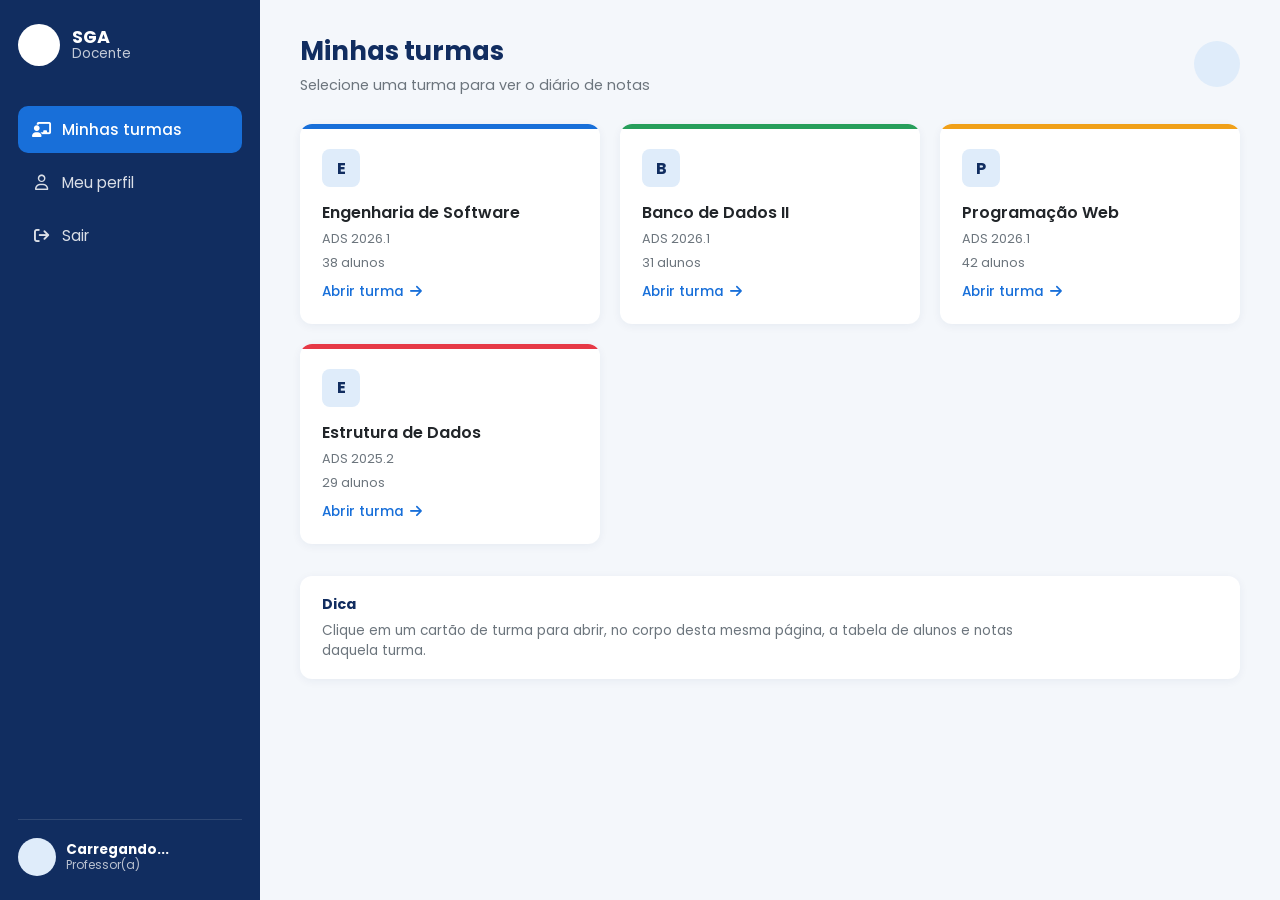
==== commit 4c388746: "fix: Ajustando nome dinâmico e inicias do nome no menu" ====
--- a/menu.html
+++ b/menu.html
@@ -15,10 +15,10 @@
 </head>
 <body>
 
-  <!-- ===================== MENU LATERAL ===================== -->
+  <!-- ===================== MENU LATERAL !===================== -->
   <aside class="sidebar">
     <div class="brand">
-      <div class="brand-logo">F</div>
+      <div class="brand-logo" id="logoBrand"></div>
       <div class="brand-text">
         <strong>SGA</strong>
         <span>Docente</span>
@@ -36,14 +36,14 @@
       </a>
       <a href="#" class="menu-item">
         <i class="fa-solid fa-arrow-right-from-bracket"></i>
-        <span>Sair</span>
+        <span id="logout">Sair</span>
       </a>
     </nav>
 
     <div class="sidebar-footer">
-      <div class="avatar avatar-sm">AM</div>
+      <div class="avatar avatar-sm" id="iniciaisNome"></div>
       <div class="user-info">
-        <strong>Prof. Ana Menezes</strong>
+        <strong id="nomeUser">Carregando...</strong>
         <span>Professor(a)</span>
       </div>
     </div>
@@ -58,7 +58,7 @@
         <h1>Minhas turmas</h1>
         <p class="subtitle">Selecione uma turma para ver o diário de notas</p>
       </div>
-      <div class="avatar avatar-lg">AM</div>
+      <div class="avatar avatar-lg" id="avatarMenu"></div>
     </header>
 
     <!-- ============================================================
